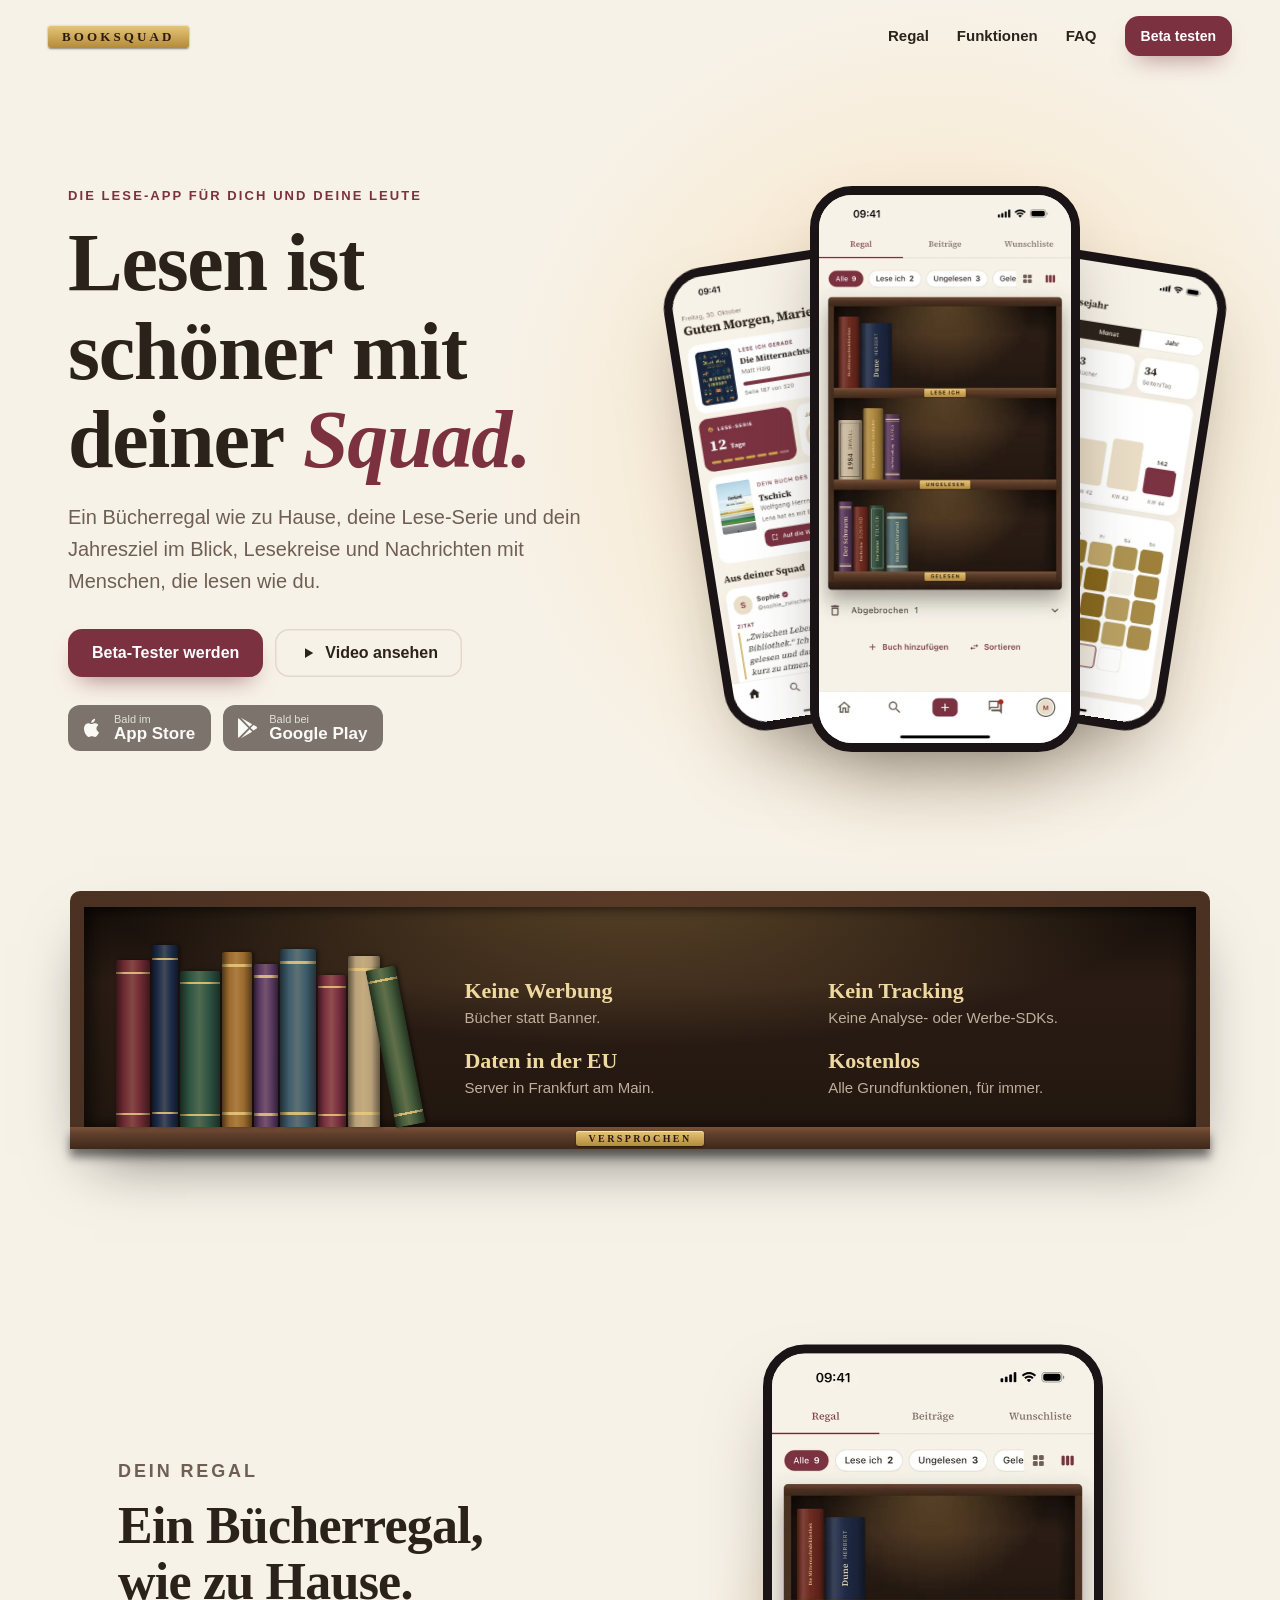
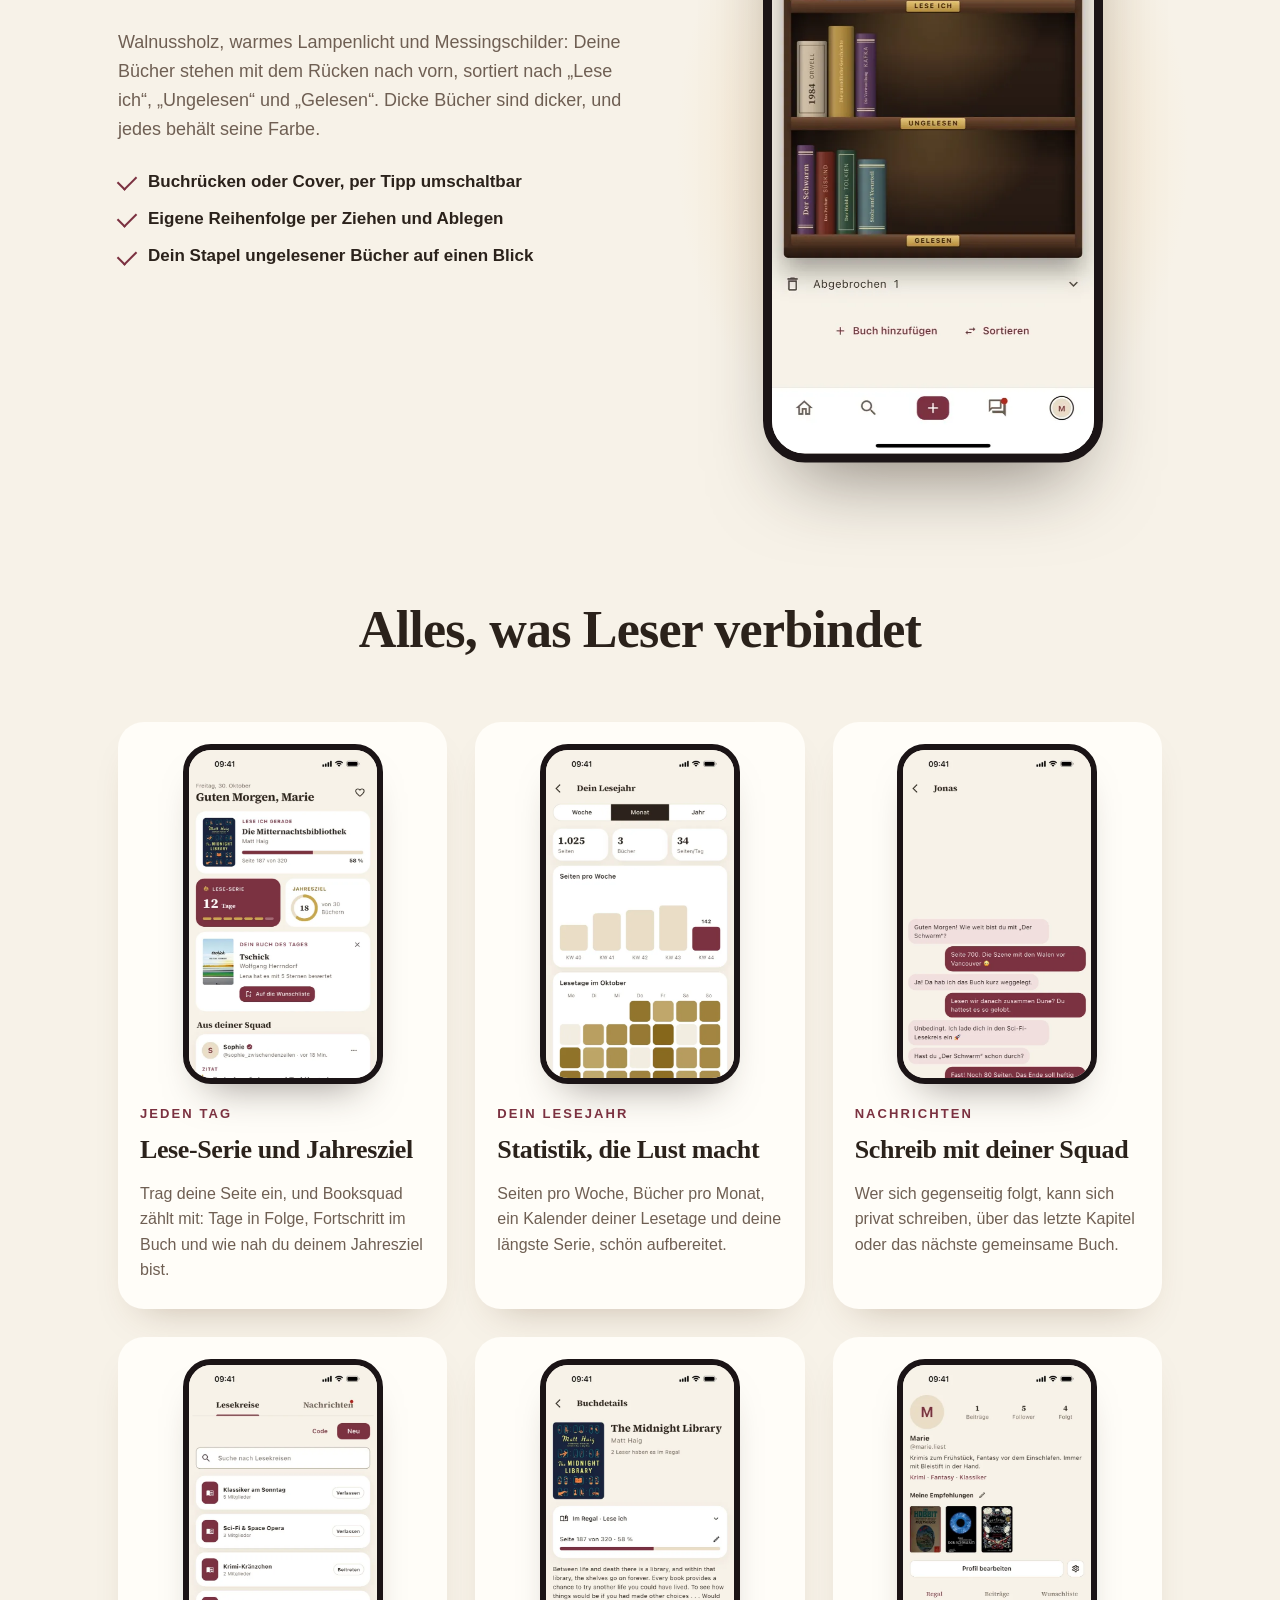
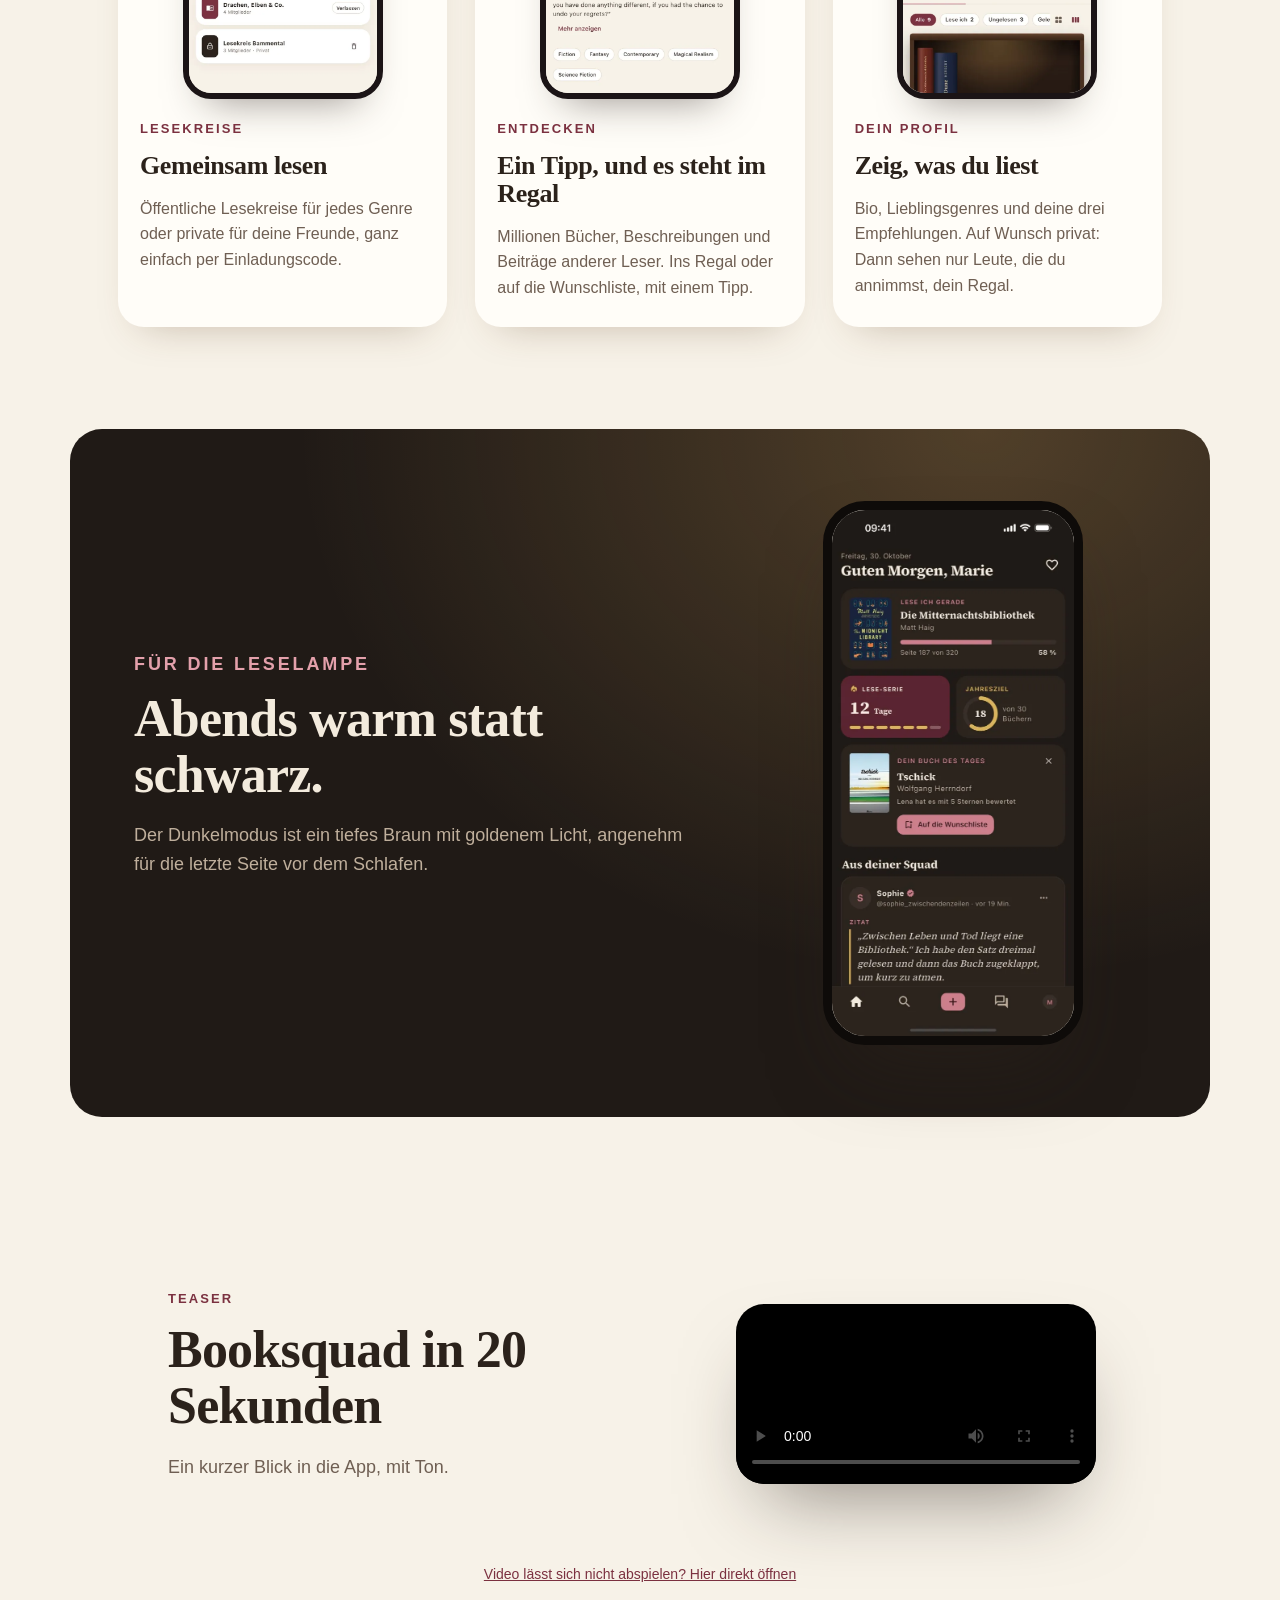
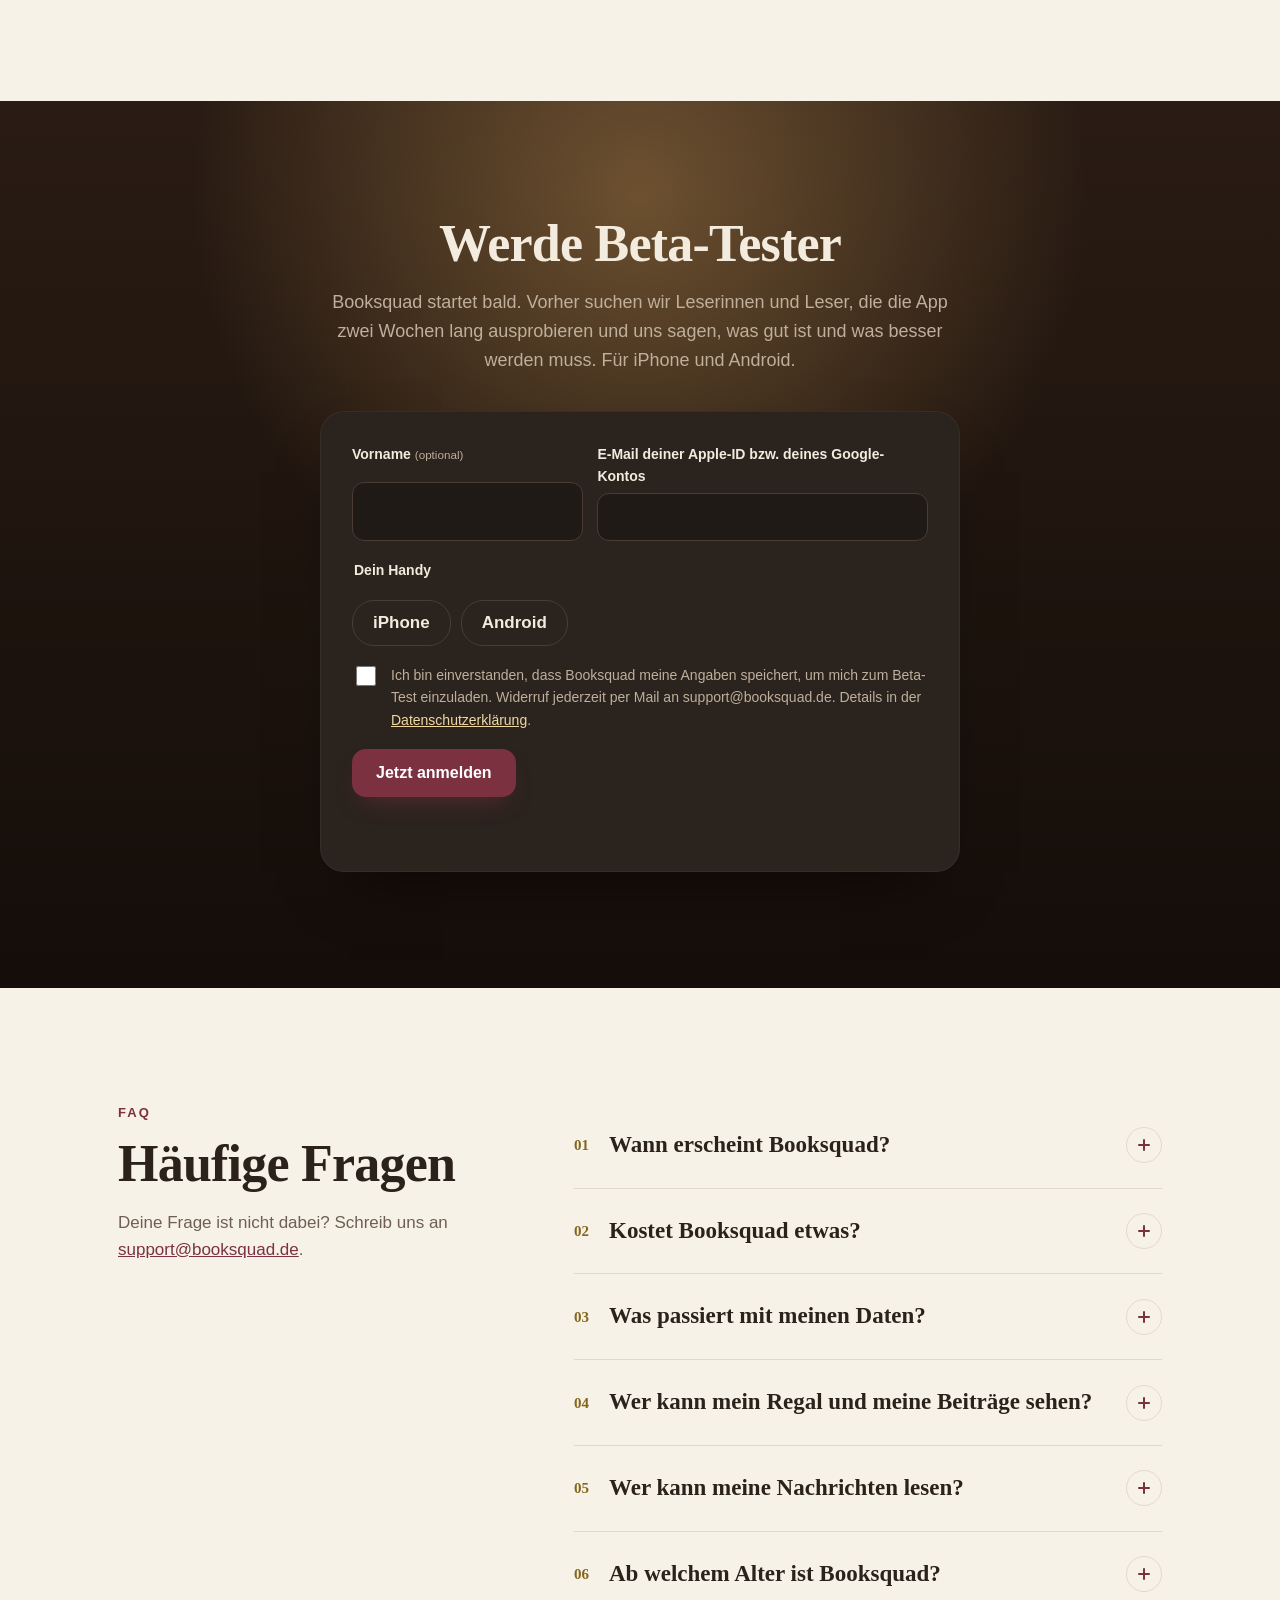
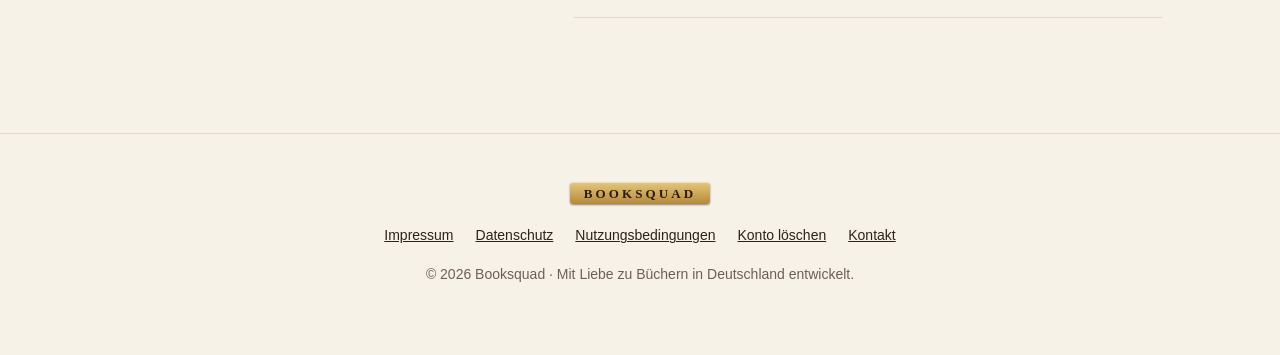
==== site/index.html @ 2bd43974 "feat(site): redesign booksquad.de in the app's library look - New claim 'Lesen ist schöner mit deine" ====
<!doctype html>
<html lang="de">
<head>
<meta charset="utf-8">
<meta name="viewport" content="width=device-width, initial-scale=1">
<title>Booksquad – Lesen ist schöner mit deiner Squad</title>
<meta name="description" content="Booksquad ist die Lese-App für dich und deine Leute: ein Bücherregal wie zu Hause, Lese-Serie und Jahresziel, Lesekreise und Nachrichten. Ohne Werbung, ohne Tracking, Daten in der EU.">
<meta name="theme-color" content="#201a16">
<link rel="icon" type="image/png" href="img/icon-64.png">
<link rel="apple-touch-icon" href="img/icon-180.png">
<meta property="og:type" content="website">
<meta property="og:url" content="https://booksquad.de/">
<meta property="og:title" content="Booksquad – Lesen ist schöner mit deiner Squad">
<meta property="og:description" content="Dein Bücherregal wie zu Hause, Lese-Serie, Lesekreise und Nachrichten. Bald im App Store und bei Google Play.">
<meta property="og:image" content="https://booksquad.de/img/og.jpg">
<meta name="twitter:card" content="summary_large_image">
<link rel="preload" as="image" href="img/22-regal.webp">
<link rel="stylesheet" href="landing.css">
<script>document.documentElement.classList.add('js')</script>
<script src="landing.js" defer></script>
</head>
<body>

<div class="progress" aria-hidden="true"></div>

<header class="top">
  <a class="logo" href="#top" aria-label="Booksquad Startseite">
    <span class="plate">BOOKSQUAD</span>
  </a>
  <nav>
    <a href="#regal">Regal</a>
    <a href="#funktionen">Funktionen</a>
    <a href="#faq">FAQ</a>
    <a class="btn btn-small" href="#beta">Beta testen</a>
  </nav>
</header>

<main id="top">

<section class="hero">
  <div class="lamp" aria-hidden="true"></div>
  <div class="hero-text">
    <p class="eyebrow" data-reveal style="--d:0">Die Lese-App für dich und deine Leute</p>
    <h1 aria-label="Lesen ist schöner mit deiner Squad.">
      <span class="word" aria-hidden="true"><span style="--i:0">Lesen</span></span>
      <span class="word" aria-hidden="true"><span style="--i:1">ist</span></span>
      <span class="word" aria-hidden="true"><span style="--i:2">schöner</span></span>
      <span class="word" aria-hidden="true"><span style="--i:3">mit</span></span>
      <span class="word" aria-hidden="true"><span style="--i:4">deiner</span></span>
      <span class="word" aria-hidden="true"><span style="--i:5" class="accent">Squad.</span></span>
    </h1>
    <p class="lead" data-reveal style="--d:6">Ein Bücherregal wie zu Hause, deine Lese-Serie und dein Jahresziel im Blick, Lesekreise und Nachrichten mit Menschen, die lesen wie du.</p>
    <div class="cta" data-reveal style="--d:7">
      <a class="btn" href="#beta">Beta-Tester werden</a>
      <a class="btn btn-ghost" href="#teaser"><svg viewBox="0 0 24 24" aria-hidden="true"><path d="M8 5.5v13l11-6.5z"/></svg>Video ansehen</a>
    </div>
    <!-- Bei Veröffentlichung: Links auf die Store-Seiten setzen und class="soon" entfernen. -->
    <div class="stores" aria-label="Downloads" data-reveal style="--d:8">
      <span class="store soon"><svg viewBox="0 0 24 24" aria-hidden="true"><path d="M16.4 12.6c0-2.4 2-3.5 2-3.6-1.1-1.6-2.8-1.8-3.4-1.8-1.4-.2-2.8.8-3.5.8s-1.8-.8-3-.8C7 7.2 5.6 8.1 4.8 9.5c-1.6 2.8-.4 7 1.2 9.2.8 1.1 1.7 2.4 2.9 2.3 1.2 0 1.6-.7 3-.7s1.8.7 3 .7c1.3 0 2-1.1 2.8-2.2.9-1.3 1.2-2.5 1.3-2.6-.1 0-2.5-1-2.6-3.6zM14.1 5.6c.6-.8 1.1-1.8 1-2.9-.9 0-2 .6-2.7 1.4-.6.7-1.1 1.8-1 2.8 1 .1 2-.5 2.7-1.3z"/></svg><span><small>Bald im</small>App Store</span></span>
      <span class="store soon"><svg viewBox="0 0 24 24" aria-hidden="true"><path d="M3.6 2.3 13.4 12l-9.8 9.7c-.4-.2-.6-.6-.6-1.1V3.4c0-.5.2-.9.6-1.1zm11 10.9 2.6 2.6-11.3 6.5 8.7-9.1zm0-2.4L5.9 1.7 17.2 8.2l-2.6 2.6zm3.8-1.9 3 1.7c.8.5.8 1.6 0 2.1l-3 1.7L15.6 12l2.8-3.1z"/></svg><span><small>Bald bei</small>Google Play</span></span>
    </div>
  </div>

  <div class="hero-phones" role="img" aria-label="Booksquad auf drei Smartphones: Start mit Lese-Serie, Bibliotheksregal und Statistik">
    <div class="hp hp-left" style="--depth:0.6"><div class="mouse"><div class="float"><div class="phone"><img src="img/20-home.webp" width="600" height="1305" alt=""></div></div></div></div>
    <div class="hp hp-right" style="--depth:0.8"><div class="mouse"><div class="float"><div class="phone"><img src="img/21-statistik.webp" width="600" height="1305" alt=""></div></div></div></div>
    <div class="hp hp-center" style="--depth:1.2"><div class="mouse"><div class="float"><div class="phone"><img src="img/22-regal.webp" width="600" height="1305" alt=""></div></div></div></div>
  </div>
</section>

<!-- A real shelf of the promises, with brass plates instead of icon boxes. -->
<section class="promise" aria-label="Was Booksquad ausmacht">
  <div class="case">
    <div class="compartment">
      <div class="spines" aria-hidden="true">
        <i style="--h:88%;--w:34px;--c:#6e2b33"></i><i style="--h:96%;--w:26px;--c:#1f2d4a"></i><i style="--h:82%;--w:40px;--c:#2f5442"></i><i style="--h:92%;--w:30px;--c:#9c6b2e"></i><i style="--h:86%;--w:24px;--c:#5b3a63"></i><i style="--h:94%;--w:36px;--c:#3e5c6b"></i><i style="--h:80%;--w:28px;--c:#7b3140"></i><i style="--h:90%;--w:32px;--c:#b9a27a"></i><i class="lean" style="--h:84%;--w:30px;--c:#435b3a"></i>
      </div>
      <ul class="promises">
        <li data-reveal style="--d:0"><strong>Keine Werbung</strong><span>Bücher statt Banner.</span></li>
        <li data-reveal style="--d:1"><strong>Kein Tracking</strong><span>Keine Analyse- oder Werbe-SDKs.</span></li>
        <li data-reveal style="--d:2"><strong>Daten in der EU</strong><span>Server in Frankfurt am Main.</span></li>
        <li data-reveal style="--d:3"><strong>Kostenlos</strong><span>Alle Grundfunktionen, für immer.</span></li>
      </ul>
    </div>
    <div class="board"><span class="brass">VERSPROCHEN</span></div>
  </div>
</section>

<section id="regal" class="shelf-feature">
  <div class="shelf-text">
    <p class="eyebrow" data-reveal>Dein Regal</p>
    <h2 data-reveal style="--d:1">Ein Bücherregal,<br>wie zu Hause.</h2>
    <p data-reveal style="--d:2">Walnussholz, warmes Lampenlicht und Messingschilder: Deine Bücher stehen mit dem Rücken nach vorn, sortiert nach „Lese ich“, „Ungelesen“ und „Gelesen“. Dicke Bücher sind dicker, und jedes behält seine Farbe.</p>
    <ul class="ticks" data-reveal style="--d:3">
      <li>Buchrücken oder Cover, per Tipp umschaltbar</li>
      <li>Eigene Reihenfolge per Ziehen und Ablegen</li>
      <li>Dein Stapel ungelesener Bücher auf einen Blick</li>
    </ul>
  </div>
  <div class="tilt-wrap" data-parallax="60"><div class="phone big" data-reveal="tilt-right"><img src="img/22-regal.webp" width="600" height="1305" alt="Bibliotheksregal aus Walnuss mit Buchrücken auf drei Brettern: Lese ich, Ungelesen, Gelesen" loading="lazy"></div></div>
</section>

<section id="funktionen" class="features">
  <h2 class="section-title" data-reveal>Alles, was Leser verbindet</h2>

  <div class="grid">
    <article class="card" data-reveal style="--d:0">
      <div class="phone"><img src="img/20-home.webp" width="600" height="1305" alt="Start mit dem Buch, das gerade gelesen wird, Lese-Serie und Jahresziel" loading="lazy"></div>
      <p class="eyebrow">Jeden Tag</p>
      <h3>Lese-Serie und Jahresziel</h3>
      <p>Trag deine Seite ein, und Booksquad zählt mit: Tage in Folge, Fortschritt im Buch und wie nah du deinem Jahresziel bist.</p>
    </article>
    <article class="card" data-reveal style="--d:1">
      <div class="phone"><img src="img/21-statistik.webp" width="600" height="1305" alt="Statistik mit Seiten pro Woche und Kalender der Lesetage" loading="lazy"></div>
      <p class="eyebrow">Dein Lesejahr</p>
      <h3>Statistik, die Lust macht</h3>
      <p>Seiten pro Woche, Bücher pro Monat, ein Kalender deiner Lesetage und deine längste Serie, schön aufbereitet.</p>
    </article>
    <article class="card" data-reveal style="--d:2">
      <div class="phone"><img src="img/25-chat.webp" width="600" height="1305" alt="Direktnachrichten zwischen zwei Lesern über Der Schwarm und Dune" loading="lazy"></div>
      <p class="eyebrow">Nachrichten</p>
      <h3>Schreib mit deiner Squad</h3>
      <p>Wer sich gegenseitig folgt, kann sich privat schreiben, über das letzte Kapitel oder das nächste gemeinsame Buch.</p>
    </article>
    <article class="card" data-reveal style="--d:3">
      <div class="phone"><img src="img/24-lesekreise.webp" width="600" height="1305" alt="Lesekreise für Klassiker, Science-Fiction, Krimis und Fantasy" loading="lazy"></div>
      <p class="eyebrow">Lesekreise</p>
      <h3>Gemeinsam lesen</h3>
      <p>Öffentliche Lesekreise für jedes Genre oder private für deine Freunde, ganz einfach per Einladungscode.</p>
    </article>
    <article class="card" data-reveal style="--d:4">
      <div class="phone"><img src="img/27-buch.webp" width="600" height="1305" alt="Buchseite mit Cover, Lesefortschritt und Beschreibung" loading="lazy"></div>
      <p class="eyebrow">Entdecken</p>
      <h3>Ein Tipp, und es steht im Regal</h3>
      <p>Millionen Bücher, Beschreibungen und Beiträge anderer Leser. Ins Regal oder auf die Wunschliste, mit einem Tipp.</p>
    </article>
    <article class="card" data-reveal style="--d:5">
      <div class="phone"><img src="img/23-profil.webp" width="600" height="1305" alt="Profil mit Bio, Lieblingsgenres und drei Empfehlungen" loading="lazy"></div>
      <p class="eyebrow">Dein Profil</p>
      <h3>Zeig, was du liest</h3>
      <p>Bio, Lieblingsgenres und deine drei Empfehlungen. Auf Wunsch privat: Dann sehen nur Leute, die du annimmst, dein Regal.</p>
    </article>
  </div>
</section>

<section class="night">
  <div class="night-text">
    <p class="eyebrow" data-reveal>Für die Leselampe</p>
    <h2 data-reveal style="--d:1">Abends warm statt schwarz.</h2>
    <p data-reveal style="--d:2">Der Dunkelmodus ist ein tiefes Braun mit goldenem Licht, angenehm für die letzte Seite vor dem Schlafen.</p>
  </div>
  <div class="phone" data-reveal="zoom"><img src="img/28-home-dunkel.webp" width="600" height="1305" alt="Start im warmen Dunkelmodus" loading="lazy"></div>
</section>

<section id="teaser" class="teaser">
  <div class="teaser-text">
    <p class="eyebrow" data-reveal>Teaser</p>
    <h2 data-reveal style="--d:1">Booksquad in 20 Sekunden</h2>
    <p data-reveal style="--d:2">Ein kurzer Blick in die App, mit Ton.</p>
  </div>
  <div class="video-wrap" data-reveal="zoom">
    <video controls playsinline preload="metadata" poster="img/teaser-poster.jpg" width="540" height="960">
      <source src="img/teaser.mp4" type="video/mp4">
    </video>
  </div>
  <p class="video-link"><a href="img/teaser.mp4">Video lässt sich nicht abspielen? Hier direkt öffnen</a></p>
</section>

<section id="beta" class="beta">
  <div class="lamp" aria-hidden="true"></div>
  <h2 data-reveal>Werde Beta-Tester</h2>
  <p data-reveal style="--d:1">Booksquad startet bald. Vorher suchen wir Leserinnen und Leser, die die App zwei Wochen lang ausprobieren und uns sagen, was gut ist und was besser werden muss. Für iPhone und Android.</p>
  <form class="beta-form" data-reveal style="--d:2" novalidate>
    <div class="field-row">
      <label class="field">
        <span>Vorname <small>(optional)</small></span>
        <input name="first_name" type="text" maxlength="60" autocomplete="given-name">
      </label>
      <label class="field">
        <span>E-Mail deiner Apple-ID bzw. deines Google-Kontos</span>
        <input name="email" type="email" maxlength="254" autocomplete="email" required>
      </label>
    </div>
    <fieldset class="platform">
      <legend>Dein Handy</legend>
      <label><input type="radio" name="platform" value="ios" required><span>iPhone</span></label>
      <label><input type="radio" name="platform" value="android"><span>Android</span></label>
    </fieldset>
    <label class="trap" aria-hidden="true">Website <input name="website" type="text" tabindex="-1" autocomplete="off"></label>
    <label class="consent">
      <input type="checkbox" name="consent" required>
      <span>Ich bin einverstanden, dass Booksquad meine Angaben speichert, um mich zum Beta-Test einzuladen. Widerruf jederzeit per Mail an support@booksquad.de. Details in der <a href="privacy.html#beta">Datenschutzerklärung</a>.</span>
    </label>
    <button class="btn" type="submit">Jetzt anmelden</button>
    <p class="form-status" role="status" aria-live="polite"></p>
  </form>
</section>

<section id="faq" class="faq">
  <div class="faq-intro">
    <p class="eyebrow" data-reveal>FAQ</p>
    <h2 data-reveal style="--d:1">Häufige Fragen</h2>
    <p data-reveal style="--d:2">Deine Frage ist nicht dabei? Schreib uns an <a href="mailto:support@booksquad.de">support@booksquad.de</a>.</p>
  </div>
  <div class="faq-list">
    <details data-reveal style="--d:0">
      <summary><span class="num">01</span><span class="q">Wann erscheint Booksquad?</span><span class="icon" aria-hidden="true"></span></summary>
      <div class="answer"><p>Die Beta startet im November, der Start im App Store und bei Google Play ist für Dezember geplant.</p></div>
    </details>
    <details data-reveal style="--d:1">
      <summary><span class="num">02</span><span class="q">Kostet Booksquad etwas?</span><span class="icon" aria-hidden="true"></span></summary>
      <div class="answer"><p>Nein. Alle Grundfunktionen sind kostenlos. Sollte es später Zusatzfunktionen geben, sind sie freiwillig und klar gekennzeichnet.</p></div>
    </details>
    <details data-reveal style="--d:2">
      <summary><span class="num">03</span><span class="q">Was passiert mit meinen Daten?</span><span class="icon" aria-hidden="true"></span></summary>
      <div class="answer"><p>Deine Daten liegen auf Servern in Frankfurt am Main. Wir zeigen keine Werbung, verkaufen keine Daten und nutzen keine Tracking-Dienste. Du kannst dein Konto jederzeit in der App löschen.</p></div>
    </details>
    <details data-reveal style="--d:3">
      <summary><span class="num">04</span><span class="q">Wer kann mein Regal und meine Beiträge sehen?</span><span class="icon" aria-hidden="true"></span></summary>
      <div class="answer"><p>Bei einem öffentlichen Konto sehen angemeldete Nutzer dein Profil, Regal und deine Beiträge. Stellst du dein Konto auf privat, sehen das nur Leute, deren Folgeanfrage du annimmst. Beiträge in privaten Lesekreisen sehen nur deren Mitglieder.</p></div>
    </details>
    <details data-reveal style="--d:4">
      <summary><span class="num">05</span><span class="q">Wer kann meine Nachrichten lesen?</span><span class="icon" aria-hidden="true"></span></summary>
      <div class="answer"><p>Nur ihr beiden. Nachrichten gibt es nur zwischen Leuten, die sich gegenseitig folgen. Wir lesen nicht mit. Meldest du eine Nachricht, sieht ein Moderator genau diese eine.</p></div>
    </details>
    <details data-reveal style="--d:5">
      <summary><span class="num">06</span><span class="q">Ab welchem Alter ist Booksquad?</span><span class="icon" aria-hidden="true"></span></summary>
      <div class="answer"><p>Booksquad richtet sich an Personen ab 16 Jahren.</p></div>
    </details>
  </div>
</section>

</main>

<footer class="foot">
  <span class="plate">BOOKSQUAD</span>
  <nav>
    <a href="imprint.html">Impressum</a>
    <a href="privacy.html">Datenschutz</a>
    <a href="terms.html">Nutzungsbedingungen</a>
    <a href="delete-account.html">Konto löschen</a>
    <a href="mailto:support@booksquad.de">Kontakt</a>
  </nav>
  <p>© 2026 Booksquad · Mit Liebe zu Büchern in Deutschland entwickelt.</p>
</footer>

</body>
</html>
---- site/landing.css ----
/* booksquad.de — the app's library look: cream paper, walnut, reading-lamp glow, brass plates. */
:root {
  --cream: #f7f2e8;
  --parchment: #e9ddc8;
  --paper: #fffdf8;
  --ink: #2b221b;
  --muted: #6f5f53;
  --burgundy: #7b3140;
  --burgundy-dark: #5e2330;
  --gold: #c7a64b;
  --gold-text: #85661a;
  --line: #e5d8c8;
  --walnut: #2a1c14;
  --walnut-deep: #140d09;
  --walnut-mid: #4a3122;
  --walnut-light: #7a5238;
  --night: #201a16;
  --night-card: #2b231e;
  --night-ink: #f3ebdd;
  --night-muted: #bfaf9c;
  --serif: "Source Serif 4", "Iowan Old Style", "Palatino Linotype", Palatino, Georgia, serif;
  --sans: -apple-system, BlinkMacSystemFont, "Segoe UI", Roboto, Helvetica, Arial, sans-serif;
  --ease: cubic-bezier(0.2, 0.7, 0.2, 1);
  --spring: cubic-bezier(0.34, 1.4, 0.64, 1);
  --shadow: 0 20px 40px -24px rgba(91, 60, 30, 0.35);
}

* { box-sizing: border-box; }
html { scroll-behavior: smooth; }
body {
  margin: 0;
  background: var(--cream);
  color: var(--ink);
  font: 17px/1.6 var(--sans);
  -webkit-font-smoothing: antialiased;
  overflow-x: hidden;
}
img, video { max-width: 100%; height: auto; display: block; }
a { color: var(--burgundy); }
::selection { background: var(--burgundy); color: #fff; }

h1, h2, h3 { font-family: var(--serif); line-height: 1.08; margin: 0 0 16px; letter-spacing: -0.015em; }
h1 { font-size: clamp(44px, 7vw, 82px); }
h2 { font-size: clamp(32px, 4.6vw, 52px); }
h3 { font-size: clamp(22px, 2.4vw, 26px); }

.eyebrow {
  color: var(--burgundy);
  font-size: 13px;
  font-weight: 700;
  letter-spacing: 0.16em;
  text-transform: uppercase;
  margin: 0 0 12px;
}

/* Brass name plate, used for the logo and on the shelves */
.plate, .brass {
  display: inline-block;
  padding: 4px 14px 3px;
  border-radius: 3px;
  background: linear-gradient(180deg, #e6c77a, #b48a3a);
  box-shadow: inset 0 1px 0 rgba(255, 255, 255, 0.5), 0 1px 2px rgba(0, 0, 0, 0.45);
  color: #2a1a10;
  font: 800 13px/1.2 var(--serif);
  letter-spacing: 0.24em;
  text-decoration: none;
}

/* Scroll progress */
.progress {
  position: fixed;
  inset: 0 0 auto 0;
  height: 3px;
  z-index: 20;
  background: linear-gradient(90deg, var(--burgundy), var(--gold));
  transform-origin: 0 50%;
  transform: scaleX(0);
}

/* Header */
.top {
  position: sticky;
  top: 0;
  z-index: 10;
  display: flex;
  align-items: center;
  justify-content: space-between;
  gap: 16px;
  padding: 16px clamp(16px, 4vw, 48px);
  transition: background 0.3s, box-shadow 0.3s;
}
.top.scrolled {
  background: rgba(247, 242, 232, 0.86);
  backdrop-filter: blur(12px);
  -webkit-backdrop-filter: blur(12px);
  box-shadow: 0 1px 0 var(--line);
}
.logo { text-decoration: none; }
.top nav { display: flex; align-items: center; gap: clamp(12px, 2.4vw, 28px); }
.top nav a:not(.btn) { color: var(--ink); text-decoration: none; font-weight: 600; font-size: 15px; }
.top nav a:not(.btn):hover { color: var(--burgundy); }

/* Buttons */
.btn {
  display: inline-flex;
  align-items: center;
  gap: 8px;
  min-height: 48px;
  padding: 0 24px;
  border: 0;
  border-radius: 14px;
  background: var(--burgundy);
  color: #fff;
  font: 600 16px var(--sans);
  text-decoration: none;
  cursor: pointer;
  box-shadow: 0 12px 24px -12px rgba(123, 49, 64, 0.7);
  transition: transform 0.35s var(--spring), background 0.2s, box-shadow 0.3s;
}
.btn:hover { transform: translateY(-2px); background: var(--burgundy-dark); }
.btn:active { transform: translateY(1px); }
.btn svg { width: 18px; height: 18px; fill: currentColor; }
.btn-small { min-height: 40px; padding: 0 16px; font-size: 14px; }
.btn-ghost { background: transparent; color: var(--ink); box-shadow: inset 0 0 0 1.5px var(--line); }
.btn-ghost:hover { background: var(--paper); }
.btn:focus-visible, a:focus-visible, summary:focus-visible, input:focus-visible { outline: 3px solid var(--gold); outline-offset: 3px; }

/* Hero */
.hero {
  position: relative;
  display: grid;
  grid-template-columns: minmax(0, 1.05fr) minmax(0, 1fr);
  align-items: center;
  gap: clamp(24px, 4vw, 64px);
  max-width: 1240px;
  margin: 0 auto;
  padding: clamp(32px, 6vw, 80px) clamp(16px, 4vw, 48px) clamp(56px, 8vw, 110px);
}
.lamp {
  position: absolute;
  inset: -10% -10% auto auto;
  width: 70vw;
  height: 70vw;
  max-width: 900px;
  max-height: 900px;
  background: radial-gradient(closest-side, rgba(255, 196, 110, 0.32), rgba(255, 196, 110, 0));
  pointer-events: none;
  animation: breathe 7s ease-in-out infinite;
}
@keyframes breathe { 50% { opacity: 0.7; scale: 1.05; } }
.hero-text { position: relative; z-index: 1; }
h1 .word { display: inline-block; overflow: hidden; vertical-align: top; padding-bottom: 0.08em; margin-bottom: -0.08em; }
h1 .word > span { display: inline-block; }
h1 .accent { color: var(--burgundy); font-style: italic; }
.js h1 .word > span { transform: translateY(110%) rotate(6deg); animation: wordIn 1s var(--ease) forwards; animation-delay: calc(0.12s + var(--i) * 0.09s); }
@keyframes wordIn { to { transform: none; } }

.lead { font-size: 20px; color: var(--muted); max-width: 540px; margin: 0 0 32px; }
.cta { display: flex; flex-wrap: wrap; gap: 12px; margin-bottom: 28px; }
.stores { display: flex; flex-wrap: wrap; gap: 12px; }
.store {
  display: inline-flex; align-items: center; gap: 10px;
  background: var(--ink); color: #fff;
  border-radius: 12px; padding: 8px 16px 8px 12px;
  text-decoration: none; font-weight: 600; line-height: 1.1;
}
.store svg { width: 24px; height: 24px; fill: currentColor; }
.store small { display: block; font-size: 11px; font-weight: 400; opacity: 0.8; }
.store.soon { opacity: 0.6; cursor: default; }

.hero-phones {
  --mx: 0; --my: 0;
  position: relative;
  height: min(640px, 72vw);
  min-height: 420px;
}
.hp { position: absolute; top: 50%; left: 50%; }
.hp .mouse {
  transform: translate(calc(var(--mx) * var(--depth) * 36px), calc(var(--my) * var(--depth) * 28px));
  transition: transform 0.6s var(--ease);
}
.hp .float { animation: float 6s ease-in-out infinite; }
.hp-left .float { animation-delay: -2s; }
.hp-right .float { animation-delay: -4s; }
@keyframes float { 50% { transform: translateY(-14px); } }
.hero-phones .phone { width: 100%; }
.hp-center { width: 270px; transform: translate(-50%, -50%); z-index: 3; }
.hp-left { width: 225px; transform: translate(-112%, -46%) rotate(-9deg); z-index: 1; }
.hp-right { width: 225px; transform: translate(12%, -46%) rotate(9deg); z-index: 2; }
.js .hp { opacity: 0; animation: phoneIn 1.3s var(--ease) forwards; }
.js .hp-center { animation-delay: 0.3s; }
.js .hp-left { animation-delay: 0.55s; }
.js .hp-right { animation-delay: 0.7s; }
@keyframes phoneIn { from { opacity: 0; translate: 0 140px; scale: 0.88; } to { opacity: 1; translate: 0 0; scale: 1; } }

/* Phone frame */
.phone {
  border: 9px solid #1b1416;
  border-radius: 42px;
  overflow: hidden;
  background: var(--cream);
  box-shadow: 0 40px 80px -30px rgba(43, 34, 27, 0.55), 0 0 0 1px rgba(255, 255, 255, 0.06) inset;
}

/* Reveal on scroll (only with JS) */
.js [data-reveal] {
  opacity: 0;
  transform: translateY(28px);
  transition: opacity 0.9s var(--ease), transform 0.9s var(--ease);
  transition-delay: calc(var(--d, 0) * 0.08s);
}
.js [data-reveal="tilt-left"] { transform: perspective(1200px) translateX(-60px) rotateY(22deg) rotateZ(-3deg); transition-duration: 1.2s; }
.js [data-reveal="tilt-right"] { transform: perspective(1200px) translateX(60px) rotateY(-22deg) rotateZ(3deg); transition-duration: 1.2s; }
.js [data-reveal="zoom"] { transform: scale(0.86) rotate(-3deg); transition-duration: 1.2s; }
.js [data-reveal].in { opacity: 1; transform: none; }

/* Promise shelf: a walnut compartment with spines, brass plate underneath */
.promise { padding: 0 clamp(16px, 4vw, 48px); }
.case {
  max-width: 1140px;
  margin: 0 auto;
  padding: 16px 14px 0;
  border-radius: 10px;
  background: linear-gradient(90deg, var(--walnut-mid), #5a3b28 50%, var(--walnut-mid));
  box-shadow: 0 30px 60px -24px rgba(0, 0, 0, 0.55);
}
.compartment {
  position: relative;
  display: grid;
  grid-template-columns: auto minmax(0, 1fr);
  gap: clamp(16px, 3vw, 40px);
  align-items: end;
  min-height: 220px;
  padding: 24px clamp(16px, 3vw, 32px) 0;
  background:
    radial-gradient(70% 120% at 50% -20%, rgba(255, 196, 110, 0.35), rgba(255, 196, 110, 0) 70%),
    linear-gradient(180deg, var(--walnut-deep), var(--walnut) 35%, #221710);
  box-shadow: inset 10px 0 14px rgba(0, 0, 0, 0.45), inset -10px 0 14px rgba(0, 0, 0, 0.45);
}
.spines { display: flex; align-items: flex-end; gap: 2px; height: 190px; }
.spines i {
  width: var(--w);
  height: var(--h);
  border-radius: 2px 2px 1px 1px;
  background:
    linear-gradient(90deg, rgba(0, 0, 0, 0.5), rgba(0, 0, 0, 0) 24%, rgba(255, 220, 160, 0.16) 48%, rgba(0, 0, 0, 0) 72%, rgba(0, 0, 0, 0.45)),
    linear-gradient(180deg, transparent 7%, rgba(230, 199, 122, 0.85) 7%, rgba(230, 199, 122, 0.85) 8.5%, transparent 8.5%, transparent 91.5%, rgba(230, 199, 122, 0.85) 91.5%, rgba(230, 199, 122, 0.85) 93%, transparent 93%),
    var(--c);
  box-shadow: 2px 0 4px rgba(0, 0, 0, 0.45);
  transform-origin: bottom left;
}
.spines i.lean { transform: rotate(-11deg); margin-left: 14px; }
.js .spines i { translate: 0 -160px; opacity: 0; transition: translate 0.9s cubic-bezier(0.3, 1.5, 0.5, 1), opacity 0.4s; }
.js .promise.in .spines i { translate: 0 0; opacity: 1; }
.js .promise .spines i:nth-child(n) { transition-delay: calc(var(--n, 0) * 70ms); }
.promises {
  list-style: none;
  margin: 0;
  padding: 0 0 26px;
  display: grid;
  grid-template-columns: repeat(2, minmax(0, 1fr));
  gap: 16px 28px;
  color: var(--night-ink);
}
.promises strong { display: block; font: 700 22px/1.2 var(--serif); color: #f0d9a0; }
.promises span { color: var(--night-muted); font-size: 15px; }
.board {
  height: 22px;
  margin: 0 -14px 14px;
  display: flex;
  align-items: center;
  justify-content: center;
  background: linear-gradient(180deg, var(--walnut-light) 0%, #5e3e2a 35%, #3e281a 100%);
  box-shadow: 0 8px 10px rgba(0, 0, 0, 0.5);
}
.board .brass { font-size: 10px; padding: 2px 12px 1px; }

/* Shelf feature */
.shelf-feature {
  display: grid;
  grid-template-columns: minmax(0, 1fr) minmax(0, 0.9fr);
  align-items: center;
  gap: clamp(32px, 6vw, 96px);
  max-width: 1140px;
  margin: 0 auto;
  padding: clamp(80px, 11vw, 150px) clamp(16px, 4vw, 48px) clamp(40px, 6vw, 80px);
}
.shelf-text p { color: var(--muted); font-size: 18px; max-width: 520px; }
.ticks { list-style: none; padding: 0; margin: 24px 0 0; display: grid; gap: 10px; }
.ticks li { position: relative; padding-left: 30px; font-weight: 600; }
.ticks li::before {
  content: "";
  position: absolute; left: 0; top: 0.45em;
  width: 16px; height: 9px;
  border-left: 2.5px solid var(--burgundy);
  border-bottom: 2.5px solid var(--burgundy);
  transform: rotate(-45deg);
}
.tilt-wrap { position: relative; transform: translateY(var(--py, 0)); }
.tilt-wrap::before {
  content: "";
  position: absolute;
  inset: 8% -6% -4%;
  border-radius: 40%;
  background: radial-gradient(closest-side, rgba(255, 196, 110, 0.4), rgba(255, 196, 110, 0));
  z-index: -1;
}
.phone.big { max-width: 340px; margin: 0 auto; }

/* Feature cards */
.features { max-width: 1140px; margin: 0 auto; padding: clamp(48px, 8vw, 110px) clamp(16px, 4vw, 48px); }
.section-title { text-align: center; margin-bottom: clamp(32px, 5vw, 64px); }
.grid { display: grid; grid-template-columns: repeat(3, minmax(0, 1fr)); gap: clamp(16px, 2.4vw, 28px); }
.card {
  background: var(--paper);
  border-radius: 26px;
  padding: 22px 22px 26px;
  box-shadow: var(--shadow);
  transition: transform 0.45s var(--spring), box-shadow 0.4s;
}
.card.in:hover { transform: translateY(-8px); box-shadow: 0 30px 50px -26px rgba(123, 49, 64, 0.45); }
.card .phone {
  border-width: 6px;
  border-radius: 28px;
  max-height: 340px;
  margin: 0 auto 20px;
  width: 70%;
  box-shadow: 0 24px 40px -24px rgba(43, 34, 27, 0.5);
}
.card .phone img { object-fit: cover; object-position: top; }
.card p:not(.eyebrow) { color: var(--muted); font-size: 16px; margin: 0; }

/* Dark mode teaser */
.night {
  display: grid;
  grid-template-columns: minmax(0, 1fr) minmax(0, 0.7fr);
  align-items: center;
  gap: clamp(32px, 6vw, 80px);
  max-width: 1140px;
  margin: 0 auto clamp(48px, 8vw, 100px);
  padding: clamp(40px, 6vw, 72px) clamp(24px, 5vw, 64px);
  border-radius: 32px;
  color: var(--night-ink);
  background:
    radial-gradient(60% 80% at 80% 0%, rgba(255, 196, 110, 0.22), rgba(255, 196, 110, 0)),
    var(--night);
}
.night .eyebrow { color: #e3a0ab; }
.night p { color: var(--night-muted); font-size: 18px; }
.night .phone { max-width: 260px; margin: 0 auto; border-color: #0e0b09; }

/* Teaser video */
.teaser {
  display: grid;
  grid-template-columns: minmax(0, 1fr) minmax(0, 0.8fr);
  align-items: center;
  gap: clamp(24px, 5vw, 72px);
  max-width: 1040px;
  margin: 0 auto;
  padding: clamp(32px, 6vw, 72px) clamp(16px, 4vw, 48px) clamp(64px, 9vw, 120px);
}
.teaser-text p:not(.eyebrow) { color: var(--muted); font-size: 18px; }
.video-wrap { border-radius: 28px; overflow: hidden; box-shadow: 0 40px 80px -30px rgba(43, 34, 27, 0.5); max-width: 360px; margin: 0 auto; background: #000; }
.video-link { grid-column: 1 / -1; text-align: center; margin: 0; font-size: 14px; }

/* Beta form: in the library at night */
.beta {
  position: relative;
  overflow: hidden;
  padding: clamp(64px, 9vw, 120px) clamp(16px, 4vw, 48px);
  text-align: center;
  color: var(--night-ink);
  background: linear-gradient(180deg, var(--walnut), var(--walnut-deep));
}
.beta .lamp { inset: -40% 0 auto 50%; translate: -50% 0; }
.beta h2, .beta > p, .beta-form { position: relative; }
.beta > p { max-width: 640px; margin: 0 auto 36px; color: var(--night-muted); font-size: 18px; }
.beta-form {
  max-width: 640px;
  margin: 0 auto;
  display: grid;
  gap: 18px;
  text-align: left;
  padding: clamp(20px, 4vw, 32px);
  border-radius: 24px;
  background: var(--night-card);
  box-shadow: 0 30px 60px -30px rgba(0, 0, 0, 0.6), inset 0 0 0 1px rgba(255, 255, 255, 0.05);
}
.field-row { display: grid; grid-template-columns: minmax(0, 0.7fr) minmax(0, 1fr); gap: 14px; }
.field { display: grid; gap: 6px; font-size: 14px; font-weight: 600; }
.field small { font-weight: 400; color: var(--night-muted); }
.field input {
  min-height: 48px;
  padding: 0 14px;
  border-radius: 12px;
  border: 1.5px solid #4a3c33;
  background: #201a16;
  color: var(--night-ink);
  font: 16px var(--sans);
}
.field input:focus { border-color: var(--gold); outline: none; }
.platform { border: 0; padding: 0; margin: 0; display: flex; flex-wrap: wrap; gap: 10px; align-items: center; }
.platform legend { font-size: 14px; font-weight: 600; margin-bottom: 8px; float: left; width: 100%; }
.platform label { cursor: pointer; }
.platform input { position: absolute; opacity: 0; }
.platform span {
  display: inline-block;
  min-height: 44px;
  line-height: 44px;
  padding: 0 20px;
  border-radius: 22px;
  border: 1.5px solid #4a3c33;
  font-weight: 600;
  transition: background 0.2s, border-color 0.2s, color 0.2s;
}
.platform input:checked + span { background: var(--gold); border-color: var(--gold); color: #2a1a10; }
.platform input:focus-visible + span { outline: 3px solid var(--gold); outline-offset: 3px; }
.consent { display: grid; grid-template-columns: auto 1fr; gap: 12px; font-size: 14px; color: var(--night-muted); }
.consent input { width: 20px; height: 20px; margin-top: 2px; accent-color: var(--gold); }
.consent a { color: #f0d9a0; }
.beta-form .btn { justify-self: start; }
.trap { position: absolute; left: -9999px; width: 1px; height: 1px; overflow: hidden; }
.form-status { margin: 0; font-weight: 600; min-height: 1.5em; }
.form-status.error { color: #f2b8b5; }
.beta-form.done { text-align: center; }
.beta-done { font-family: var(--serif); font-size: clamp(22px, 3vw, 28px); margin: 0; }

/* FAQ */
.faq {
  display: grid;
  grid-template-columns: minmax(0, 0.8fr) minmax(0, 1.2fr);
  gap: clamp(24px, 5vw, 72px);
  max-width: 1140px;
  margin: 0 auto;
  padding: clamp(64px, 9vw, 120px) clamp(16px, 4vw, 48px);
}
.faq-intro p:not(.eyebrow) { color: var(--muted); }
.faq details { border-bottom: 1px solid var(--line); }
.faq summary {
  display: grid;
  grid-template-columns: auto 1fr auto;
  align-items: center;
  gap: 20px;
  padding: 24px 0;
  cursor: pointer;
  list-style: none;
}
.faq summary::-webkit-details-marker { display: none; }
.faq .num { font-family: var(--serif); color: var(--gold-text); font-size: 15px; font-weight: 700; }
.faq .q { font-family: var(--serif); font-size: clamp(19px, 2.2vw, 23px); font-weight: 700; transition: color 0.25s, transform 0.35s var(--ease); }
.faq summary:hover .q { color: var(--burgundy); transform: translateX(4px); }
.faq .icon {
  position: relative;
  width: 36px; height: 36px;
  border-radius: 50%;
  border: 1.5px solid var(--line);
  transition: background 0.3s, border-color 0.3s, transform 0.45s var(--spring);
}
.faq .icon::before, .faq .icon::after {
  content: ""; position: absolute; top: 50%; left: 50%;
  width: 12px; height: 2px; margin: -1px 0 0 -6px;
  background: var(--burgundy); border-radius: 2px;
  transition: background 0.3s;
}
.faq .icon::after { transform: rotate(90deg); }
.faq summary:hover .icon { border-color: var(--burgundy); }
.faq details.is-open .icon { background: var(--burgundy); border-color: var(--burgundy); transform: rotate(135deg); }
.faq details.is-open .icon::before, .faq details.is-open .icon::after { background: #fff; }
.faq .answer { overflow: hidden; }
.faq .answer p { margin: 0; padding: 0 56px 24px 50px; color: var(--muted); font-size: 17px; }

/* Footer */
.foot {
  border-top: 1px solid var(--line);
  padding: 48px 16px 56px;
  text-align: center;
  color: var(--muted);
  font-size: 14px;
}
.foot .plate { margin-bottom: 20px; }
.foot nav { display: flex; flex-wrap: wrap; justify-content: center; gap: 8px 22px; margin-bottom: 16px; }
.foot nav a { color: var(--ink); }

/* Tablet / mobile */
@media (max-width: 960px) {
  .hero, .shelf-feature, .teaser, .faq, .night { grid-template-columns: minmax(0, 1fr); }
  .hero { text-align: left; }
  .grid { grid-template-columns: repeat(2, minmax(0, 1fr)); }
  .compartment { grid-template-columns: minmax(0, 1fr); }
  .spines { height: 140px; }
}
@media (max-width: 620px) {
  .top nav a:not(.btn) { display: none; }
  .grid { grid-template-columns: minmax(0, 1fr); }
  .field-row { grid-template-columns: minmax(0, 1fr); }
  .promises { grid-template-columns: minmax(0, 1fr); }
  .hero-phones { min-height: 380px; }
  .hp-center { width: 200px; }
  .hp-left, .hp-right { width: 160px; }
  .hp-left { transform: translate(-100%, -44%) rotate(-9deg); }
  .hp-right { transform: translate(0%, -44%) rotate(9deg); }
  .spines i:nth-child(n + 8) { display: none; }
  .faq .answer p { padding: 0 0 20px 36px; }
}

@media (prefers-reduced-motion: reduce) {
  html { scroll-behavior: auto; }
  *, *::before, *::after { animation: none !important; transition: none !important; }
  .js [data-reveal] { opacity: 1; transform: none; }
  .js .hp { opacity: 1; }
  .js h1 .word > span { transform: none; }
  .js .spines i { translate: none; opacity: 1; }
}
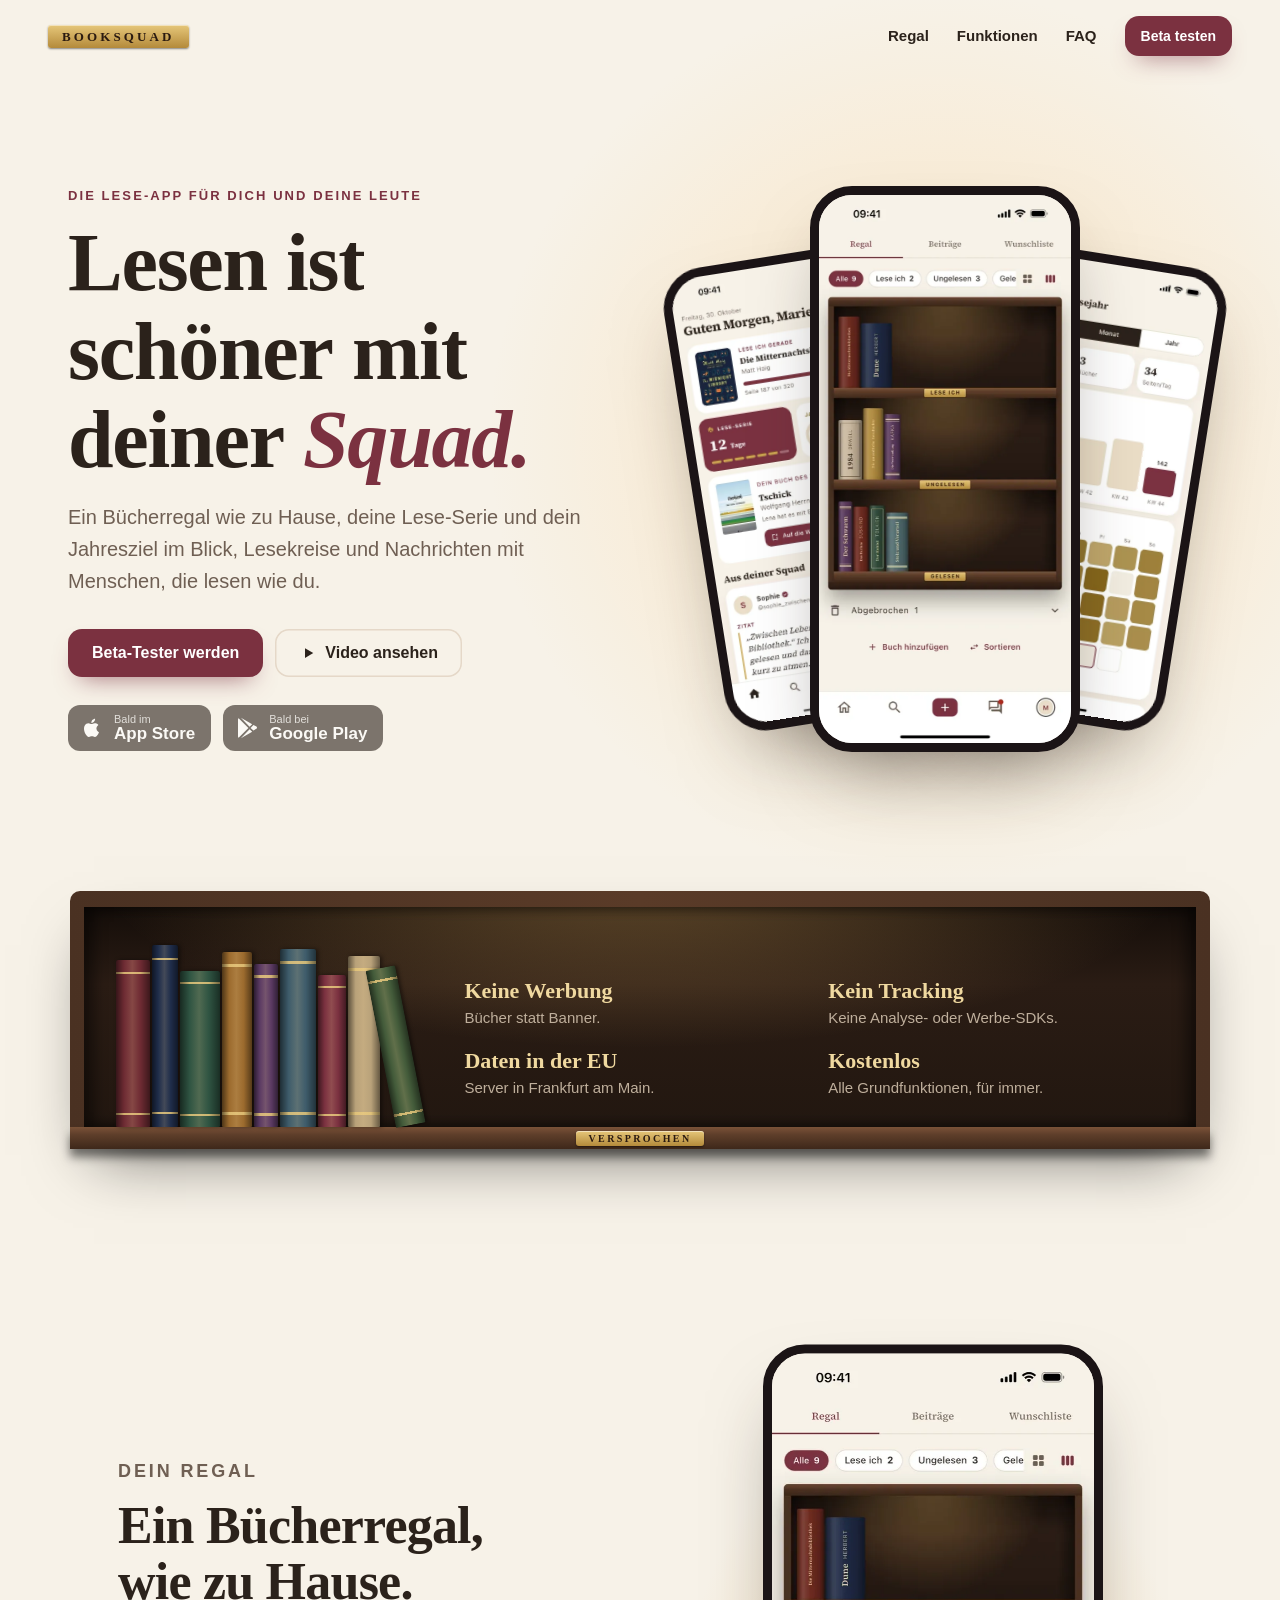
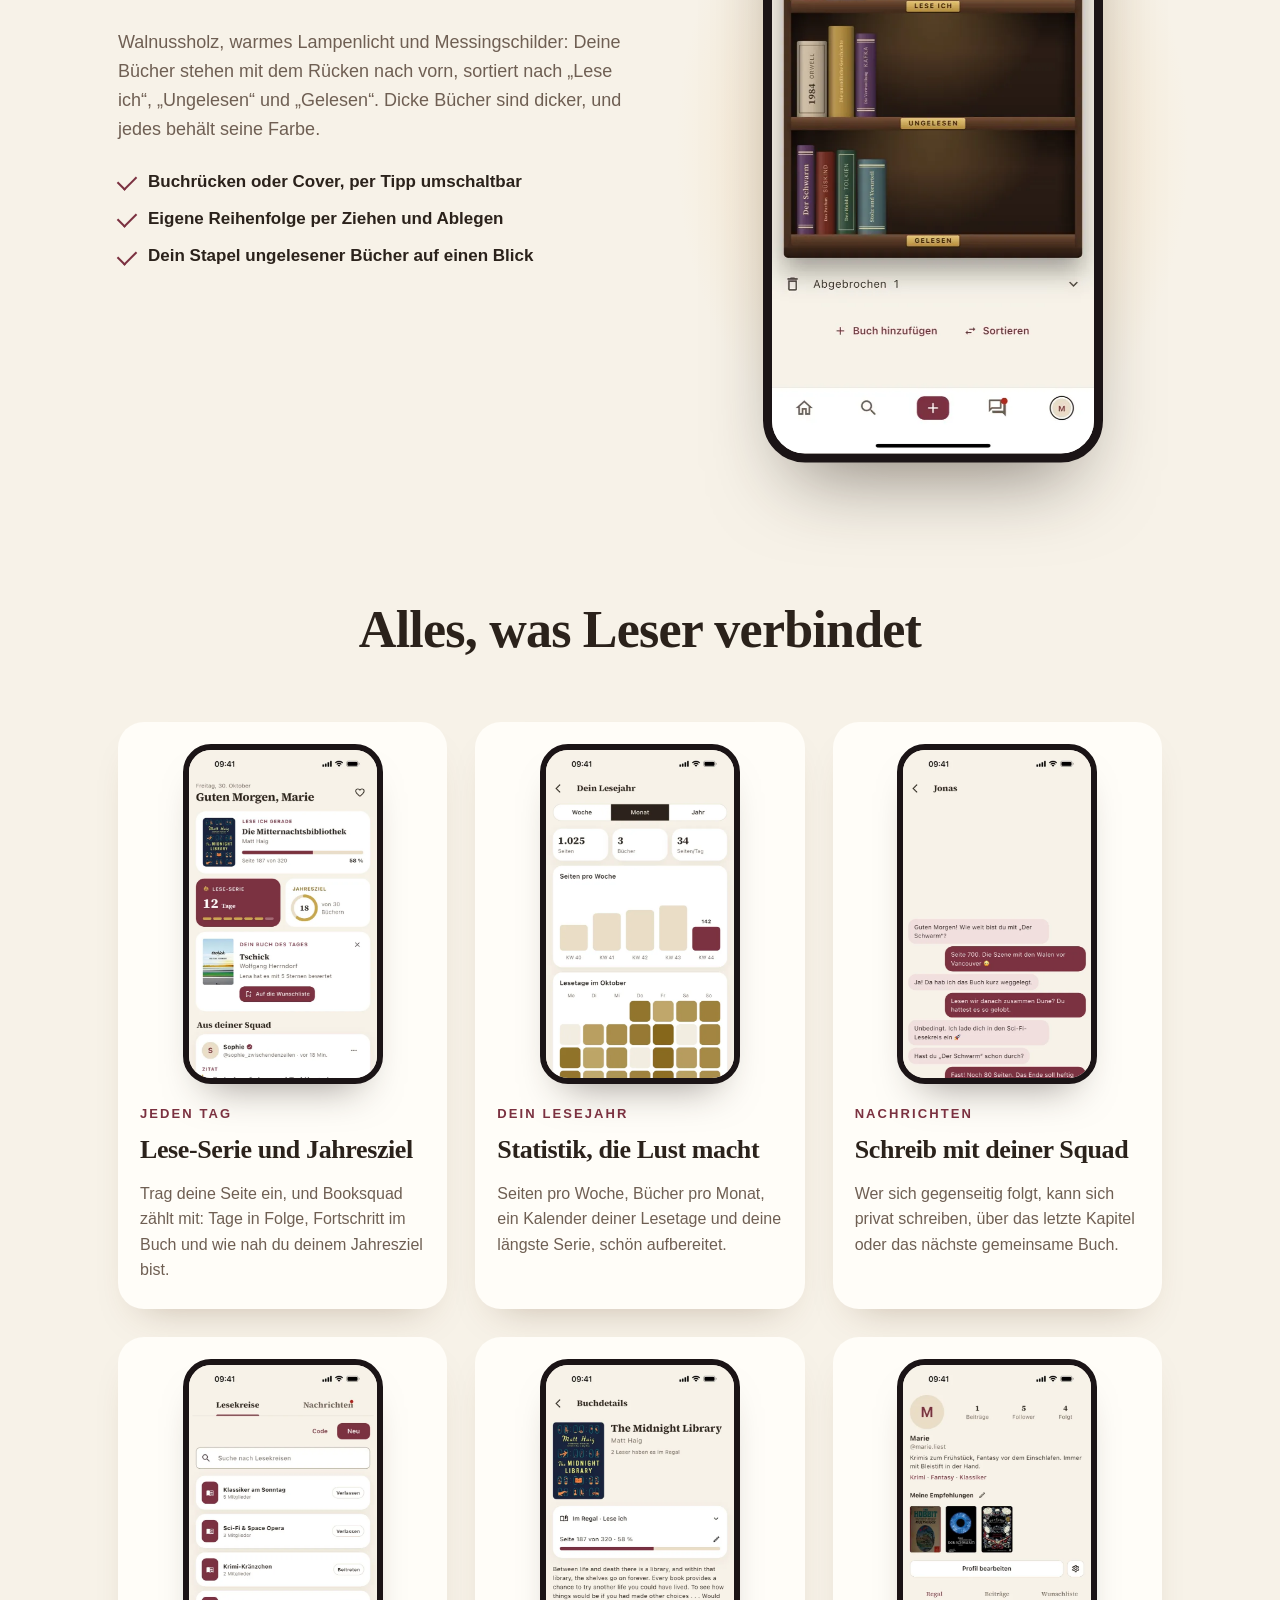
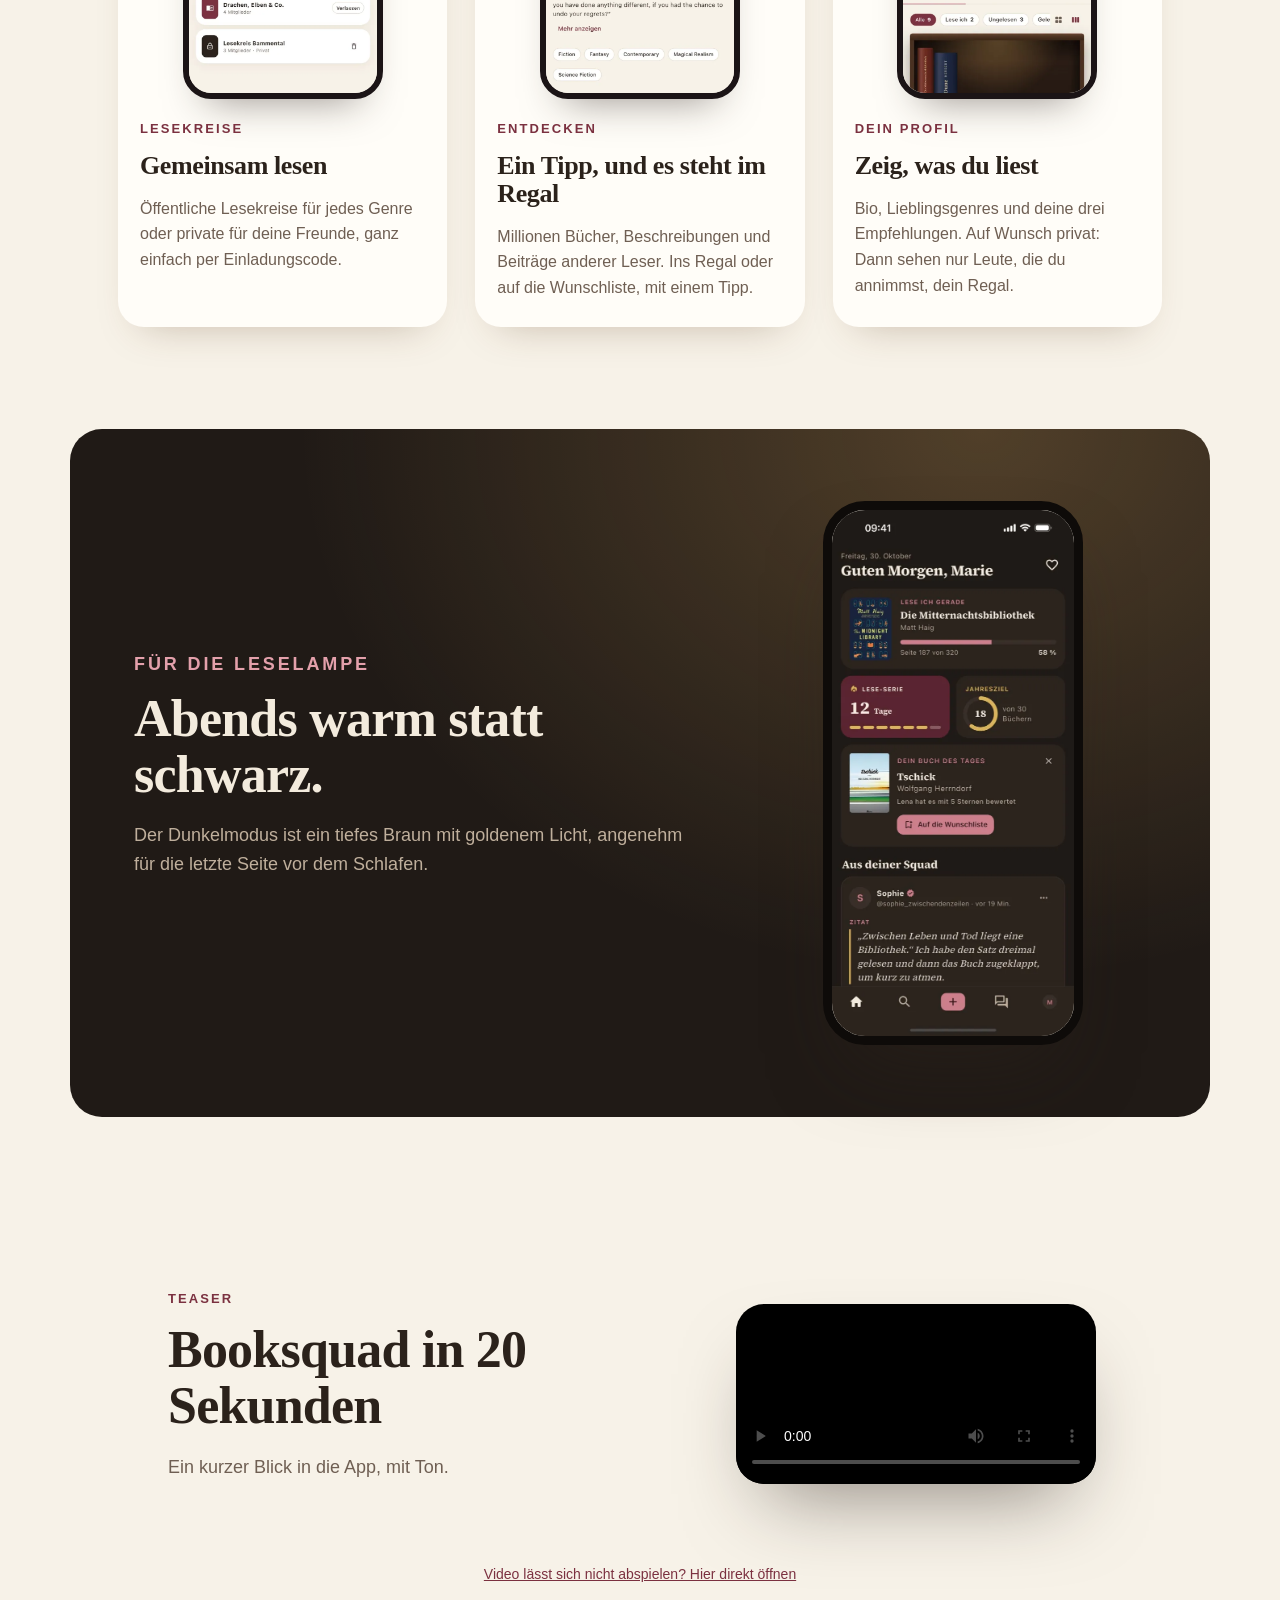
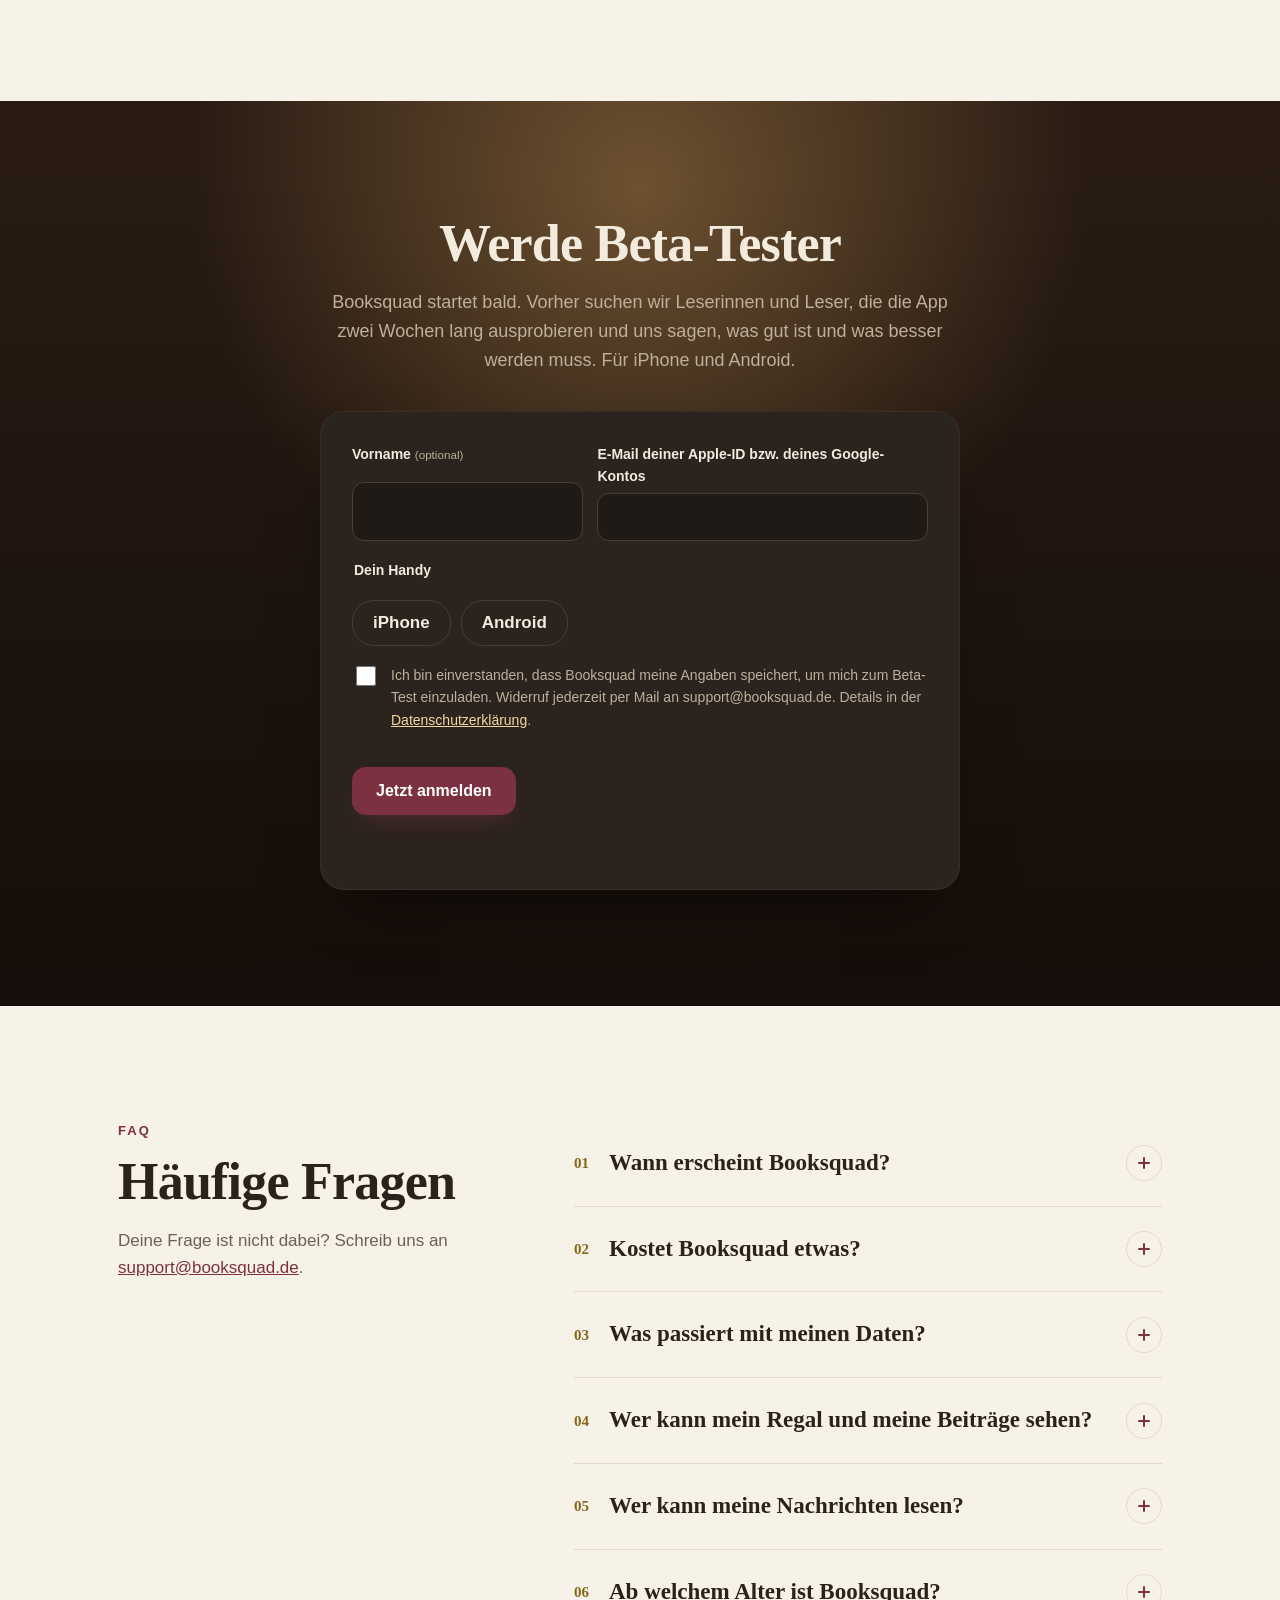
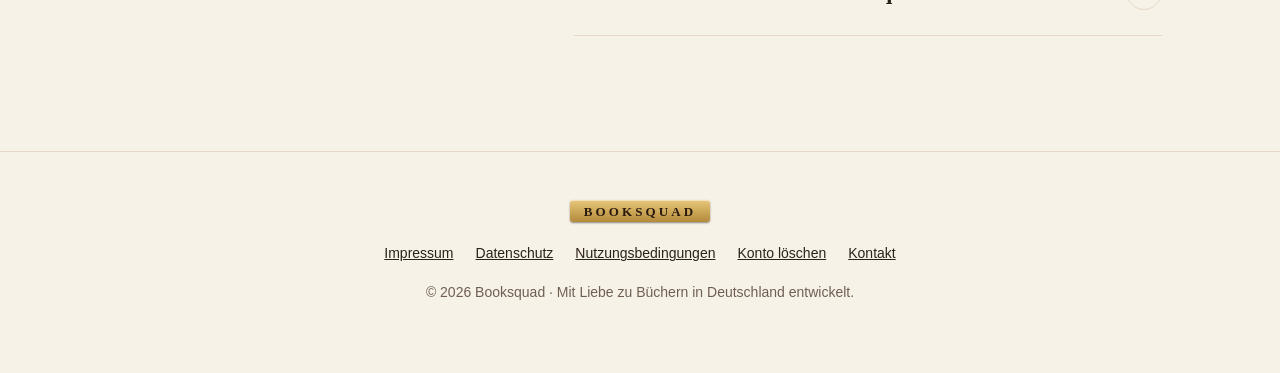
==== commit a2dd0645: "feat: beta form ready for Cloudflare Turnstile (off until a site key is set)" ====
--- a/site/index.html
+++ b/site/index.html
@@ -191,6 +191,7 @@
       <input type="checkbox" name="consent" required>
       <span>Ich bin einverstanden, dass Booksquad meine Angaben speichert, um mich zum Beta-Test einzuladen. Widerruf jederzeit per Mail an support@booksquad.de. Details in der <a href="privacy.html#beta">Datenschutzerklärung</a>.</span>
     </label>
+    <div class="turnstile"></div>
     <button class="btn" type="submit">Jetzt anmelden</button>
     <p class="form-status" role="status" aria-live="polite"></p>
   </form>
--- a/site/landing.css
+++ b/site/landing.css
@@ -511,3 +511,10 @@
   .js h1 .word > span { transform: none; }
   .js .spines i { translate: none; opacity: 1; }
 }
+
+/* Thank-you page after the beta confirmation link */
+.confirmed { min-height: 100vh; display: grid; place-content: center; justify-items: center; gap: 18px; }
+.confirmed h1 { position: relative; color: var(--night-ink); margin: 0; }
+.confirmed p { position: relative; max-width: 560px; margin: 0 auto; color: var(--night-muted); font-size: 18px; }
+.confirmed p.small { font-size: 14px; }
+.confirmed .plate, .confirmed .btn { position: relative; }
